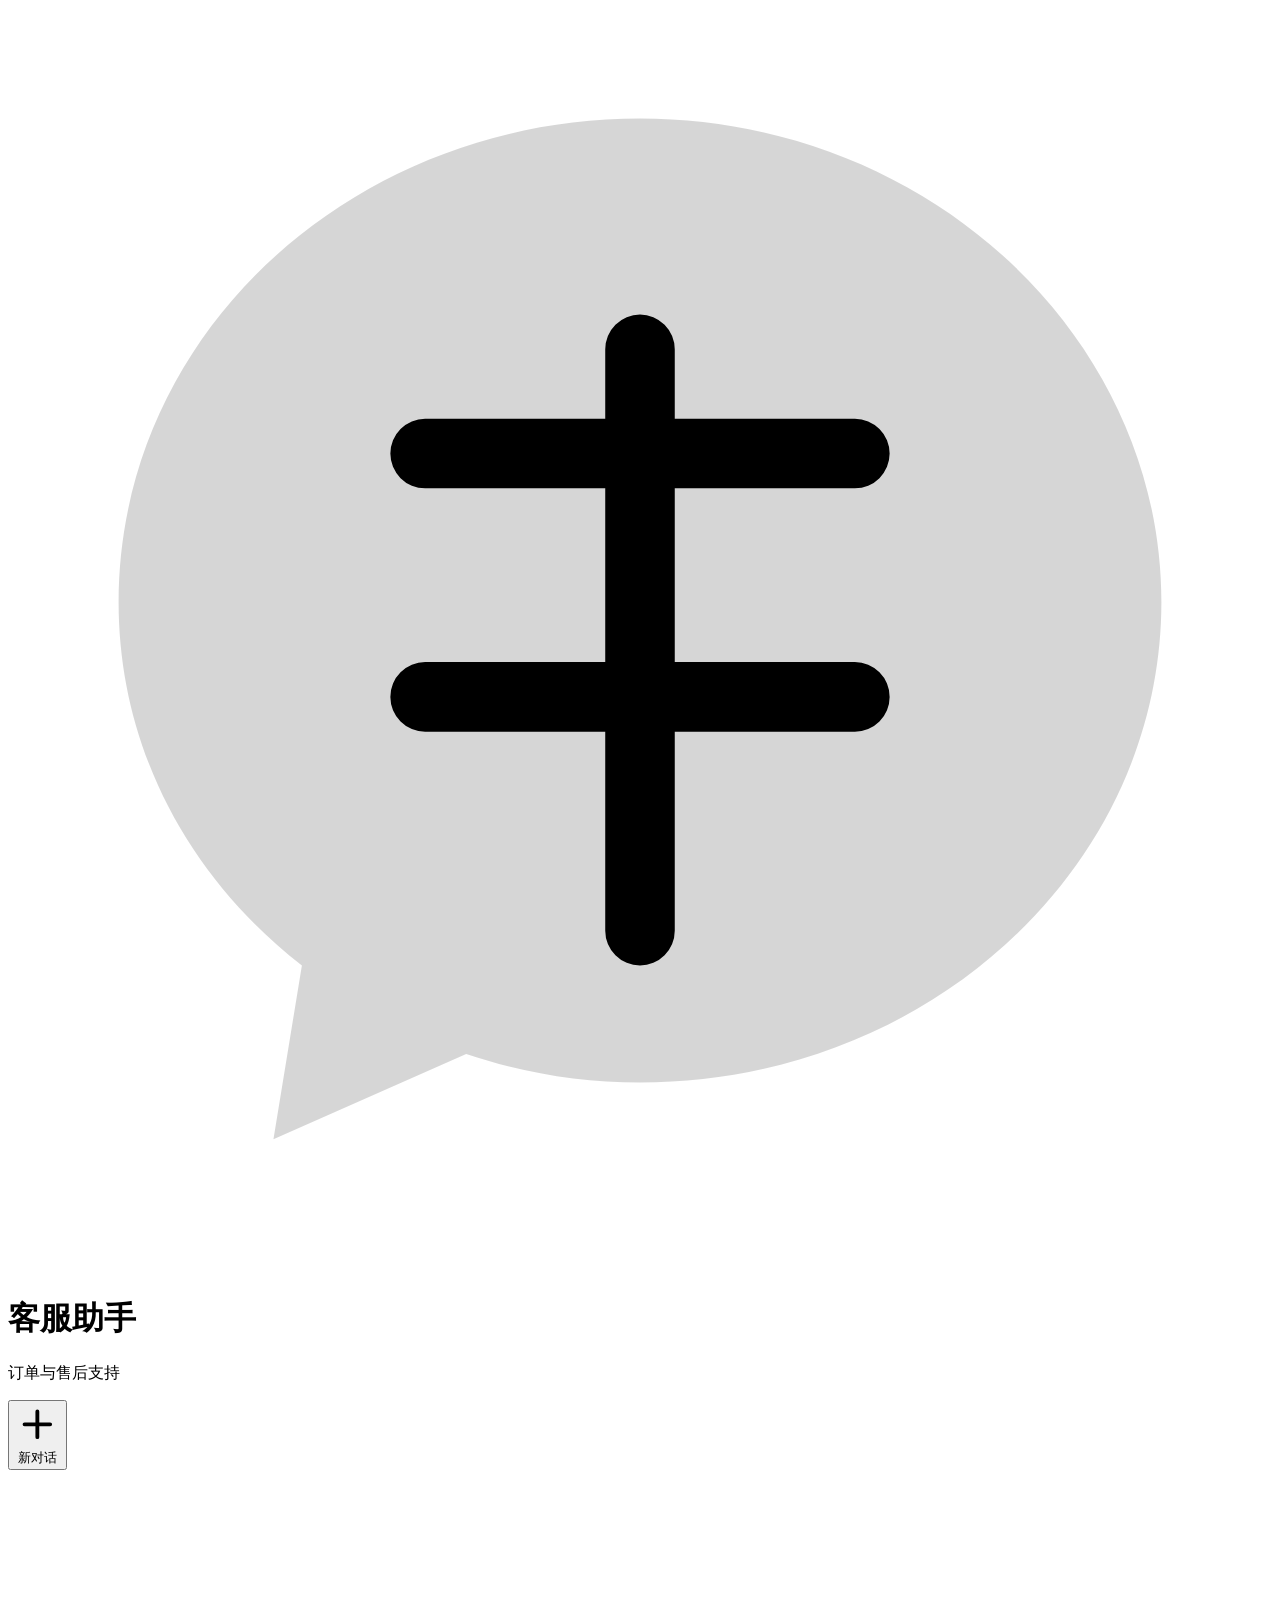
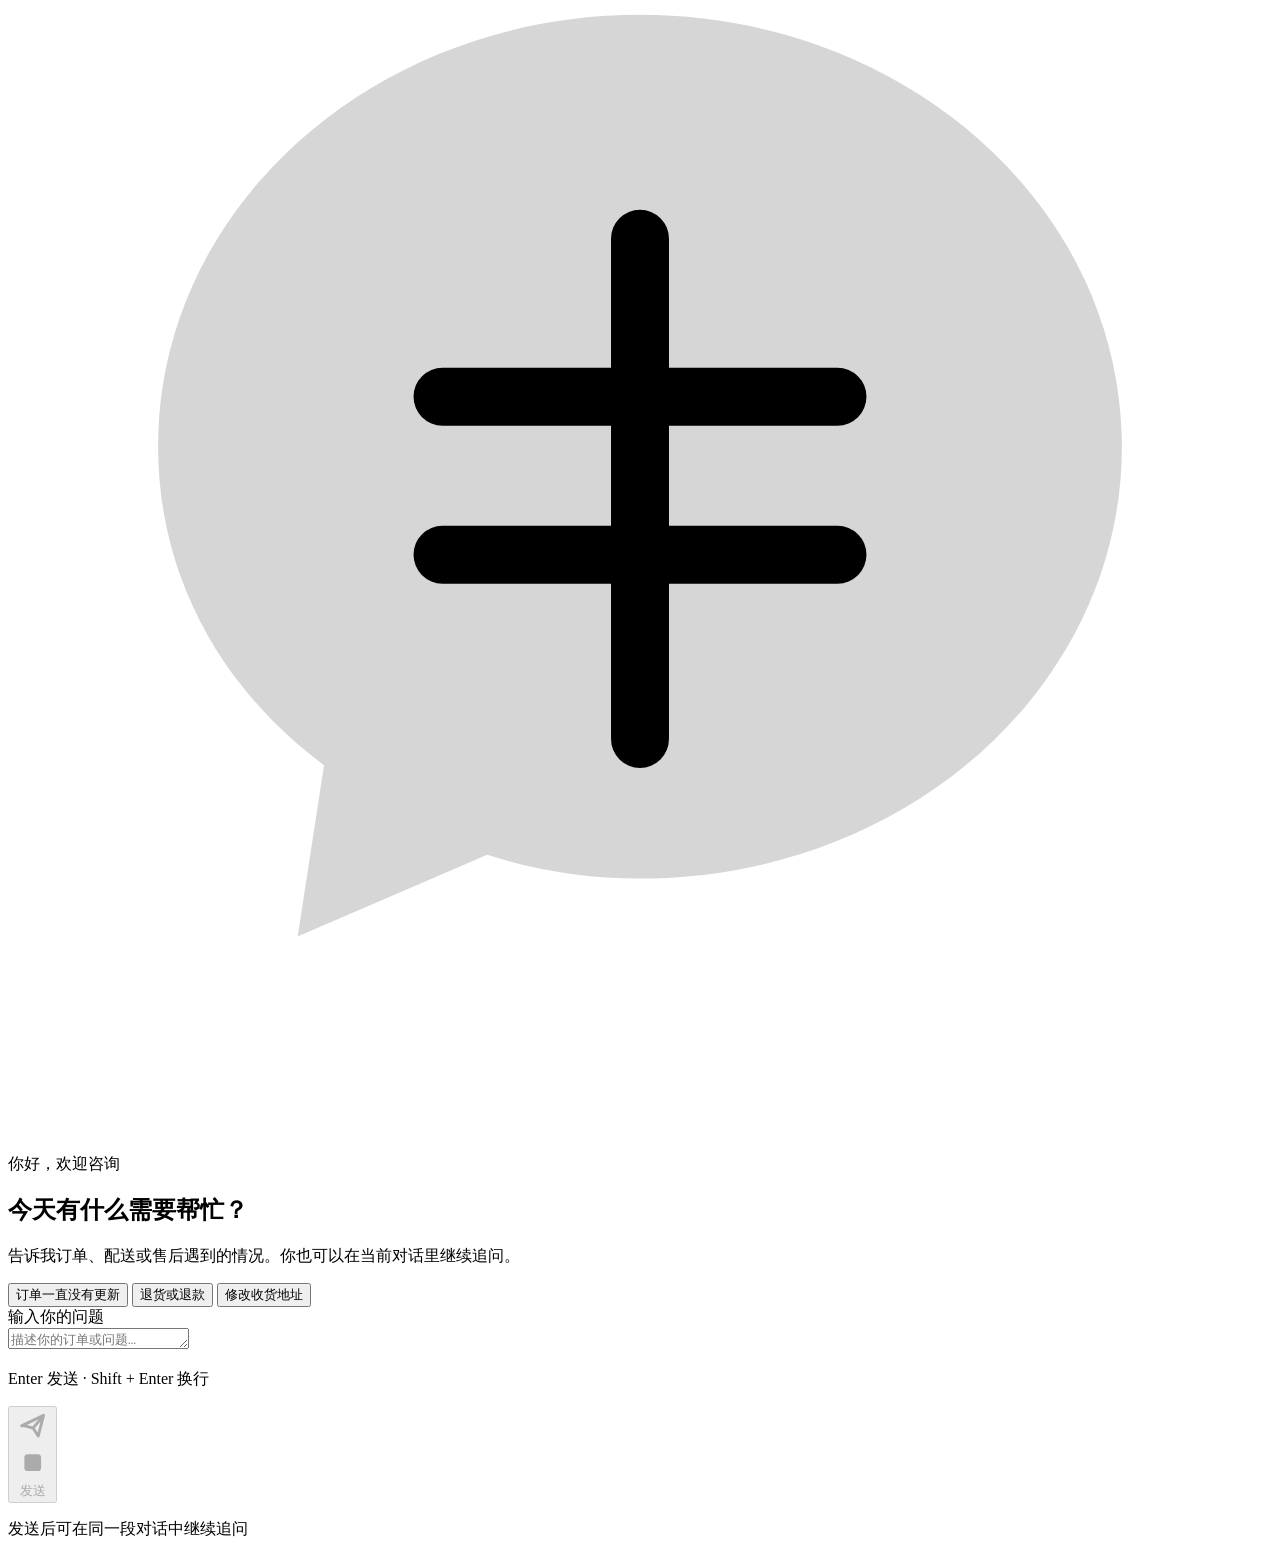
==== src/commerce_support/static/index.html @ 8d8b9ff3 "feat: stream customer conversations with local chat UI" ====
<!doctype html>
<html lang="zh-CN">
  <head>
    <meta charset="utf-8">
    <meta name="viewport" content="width=device-width, initial-scale=1">
    <meta name="theme-color" content="#f4f8f4">
    <title>客服助手</title>
    <link rel="stylesheet" href="/static/app.css">
    <script src="/static/app.js" defer></script>
  </head>
  <body>
    <div class="app-shell">
      <main class="chat-panel" aria-label="客服对话">
        <header class="chat-header">
          <div class="brand">
            <div class="brand-mark" aria-hidden="true">
              <svg viewBox="0 0 40 40" focusable="false">
                <path d="M20 3.5c-9.1 0-16.5 6.8-16.5 15.3 0 4.6 2.2 8.7 5.8 11.5l-.9 5.5 6.1-2.7c1.8.6 3.6.9 5.5.9 9.1 0 16.5-6.8 16.5-15.2S29.1 3.5 20 3.5Z" fill="currentColor" opacity=".16"></path>
                <path d="M13.2 14.1h13.6M20 10.8v18.4m-6.8-7.4h13.6" fill="none" stroke="currentColor" stroke-width="2.2" stroke-linecap="round"></path>
              </svg>
            </div>
            <div class="brand-copy">
              <h1>客服助手</h1>
              <p>订单与售后支持</p>
            </div>
          </div>
          <button class="new-chat-button" id="newChatButton" type="button" aria-label="开始新对话">
            <svg viewBox="0 0 20 20" aria-hidden="true" focusable="false">
              <path d="M10 4v12M4 10h12" fill="none" stroke="currentColor" stroke-width="1.8" stroke-linecap="round"></path>
            </svg>
            <span>新对话</span>
          </button>
        </header>

        <section class="conversation" aria-label="对话">
          <div class="message-list" id="messageList" role="log" aria-label="对话内容" aria-live="off" aria-relevant="additions">
            <div class="empty-state" id="emptyState">
              <div class="welcome-icon" aria-hidden="true">
                <svg viewBox="0 0 48 48" focusable="false">
                  <path d="M24 5.5c-10.1 0-18.3 7.3-18.3 16.4 0 4.9 2.4 9.2 6.3 12.1l-1 6.5 7.2-3.1c1.9.6 3.8.9 5.8.9 10.1 0 18.3-7.3 18.3-16.4S34.1 5.5 24 5.5Z" fill="currentColor" opacity=".16"></path>
                  <path d="M16.5 20h15M24 14v19m-7.5-7h15" fill="none" stroke="currentColor" stroke-width="2.2" stroke-linecap="round"></path>
                </svg>
              </div>
              <p class="welcome-kicker">你好，欢迎咨询</p>
              <h2>今天有什么需要帮忙？</h2>
              <p class="welcome-copy">告诉我订单、配送或售后遇到的情况。你也可以在当前对话里继续追问。</p>
              <div class="suggestions" aria-label="常见问题">
                <button type="button" class="suggestion" data-suggestion="我的订单一直没有更新，可以帮我看看吗？">订单一直没有更新</button>
                <button type="button" class="suggestion" data-suggestion="如何申请退货或退款？">退货或退款</button>
                <button type="button" class="suggestion" data-suggestion="我想修改订单的收货地址。">修改收货地址</button>
              </div>
            </div>
          </div>
        </section>

        <footer class="composer-area">
          <form class="composer" id="chatForm">
            <label class="sr-only" for="messageInput">输入你的问题</label>
            <div class="composer-box">
              <textarea id="messageInput" name="message" rows="1" maxlength="8000" placeholder="描述你的订单或问题…" autocomplete="off"></textarea>
              <div class="composer-tools">
                <p class="composer-hint" id="composerHint">Enter 发送 · Shift + Enter 换行</p>
                <button class="send-button" id="sendButton" type="submit" disabled>
                  <svg class="send-icon" id="sendIcon" viewBox="0 0 20 20" aria-hidden="true" focusable="false">
                    <path d="M3.3 10.1 16.5 3.8l-3.2 12.4-3.1-4.8-4.9-1.3Zm6.9 1.3 6.3-7.3" fill="none" stroke="currentColor" stroke-width="1.7" stroke-linecap="round" stroke-linejoin="round"></path>
                  </svg>
                  <svg class="stop-icon" id="stopIcon" viewBox="0 0 20 20" aria-hidden="true" focusable="false" hidden>
                    <rect x="5" y="5" width="10" height="10" rx="2" fill="currentColor"></rect>
                  </svg>
                  <span id="sendLabel">发送</span>
                </button>
              </div>
            </div>
          </form>
          <p class="composer-footnote">发送后可在同一段对话中继续追问</p>
        </footer>
      </main>
    </div>
    <p class="sr-only" id="announcer" aria-live="polite" aria-atomic="true"></p>
  </body>
</html>
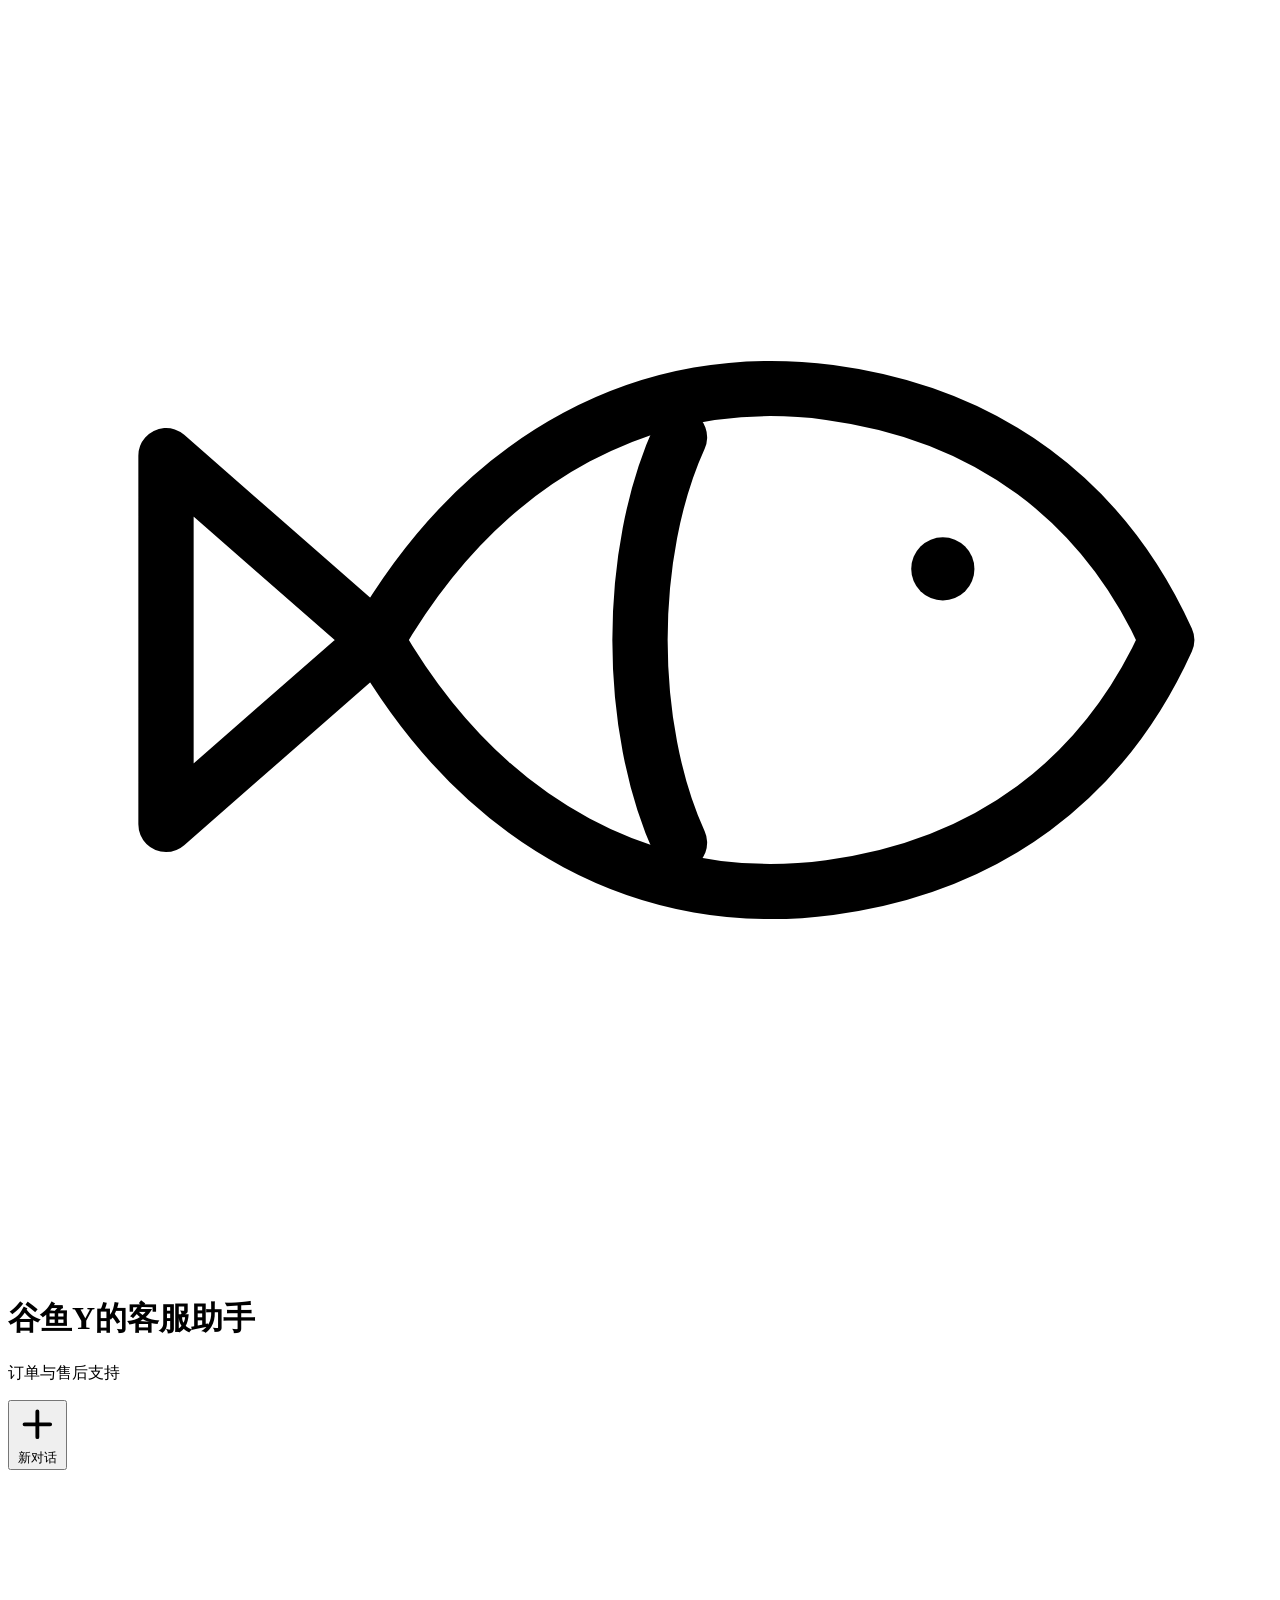
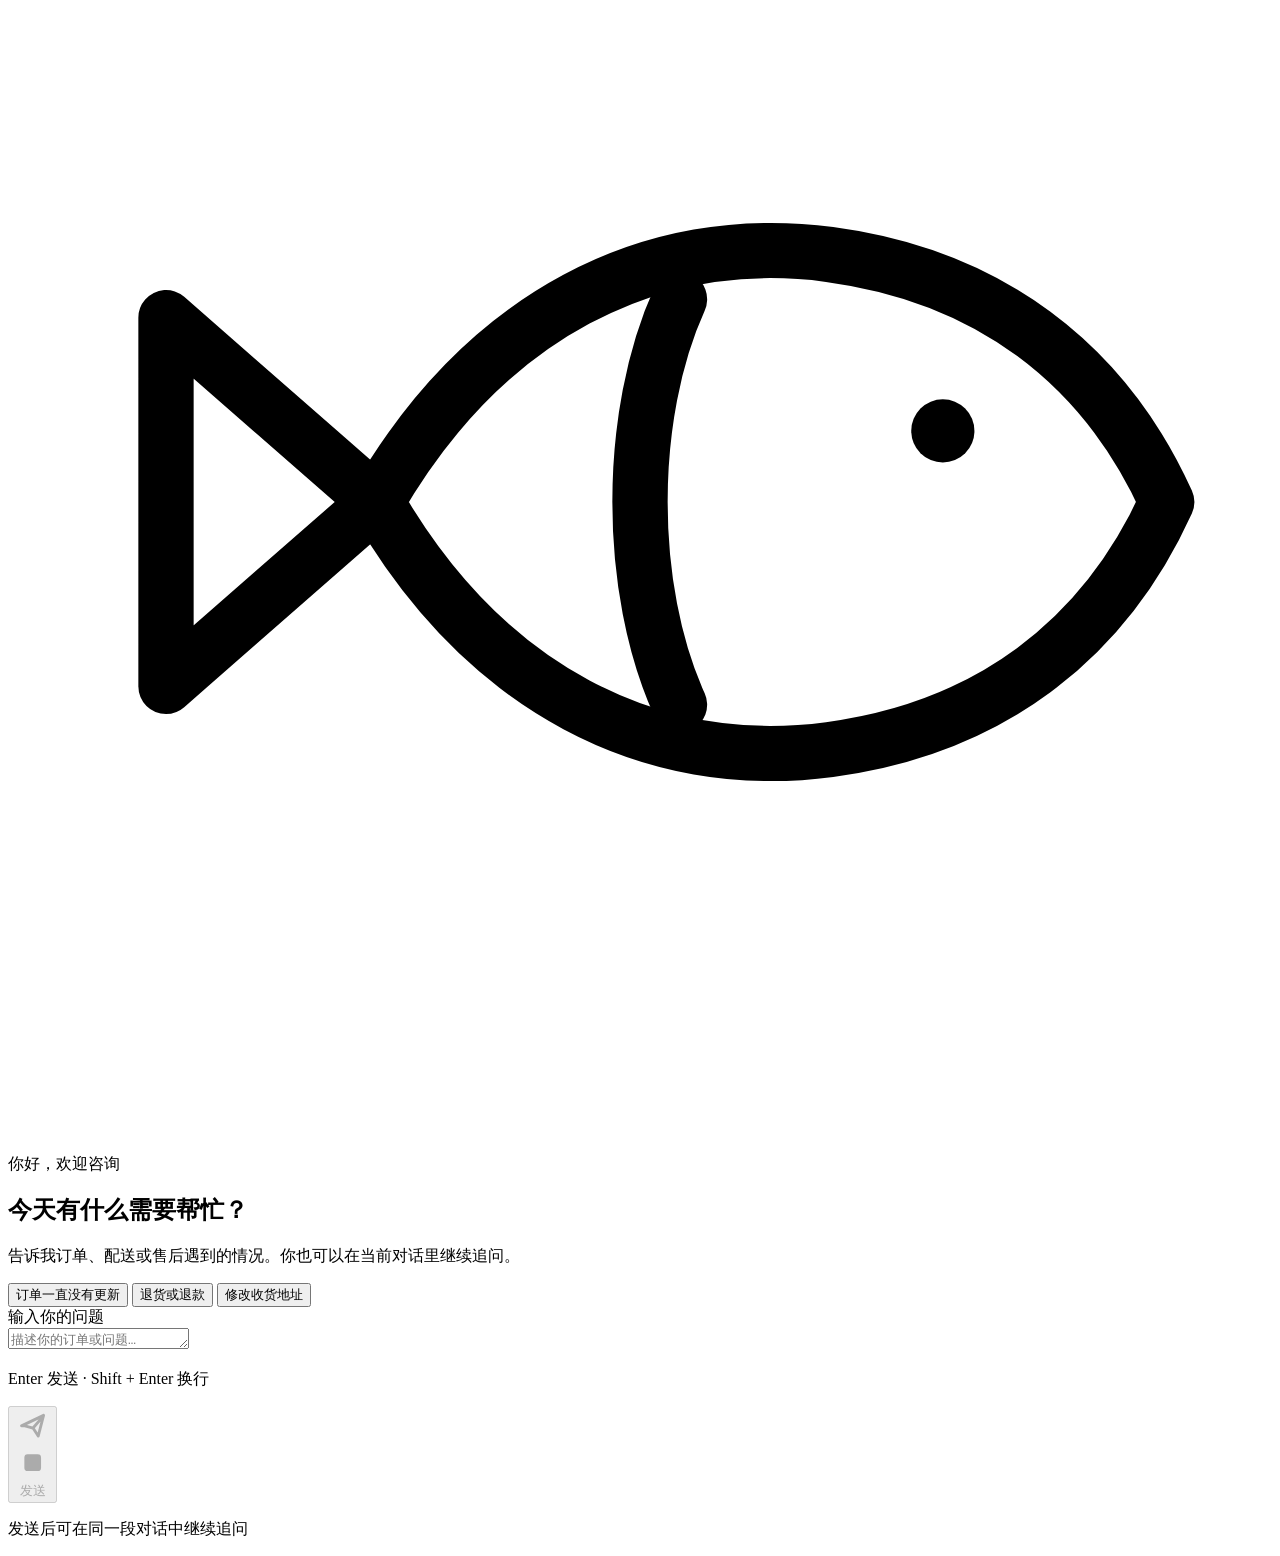
==== commit b8d0d10d: "fix: switch chat controls and refresh monochrome fish branding" ====
--- a/src/commerce_support/static/index.html
+++ b/src/commerce_support/static/index.html
@@ -3,28 +3,30 @@
   <head>
     <meta charset="utf-8">
     <meta name="viewport" content="width=device-width, initial-scale=1">
-    <meta name="theme-color" content="#f4f8f4">
-    <title>客服助手</title>
+    <meta name="theme-color" content="#f4f5f6">
+    <title>谷鱼Y的客服助手</title>
     <link rel="stylesheet" href="/static/app.css">
     <script src="/static/app.js" defer></script>
   </head>
   <body>
     <div class="app-shell">
-      <main class="chat-panel" aria-label="客服对话">
+      <main class="chat-panel" aria-label="谷鱼Y的客服对话">
         <header class="chat-header">
           <div class="brand">
             <div class="brand-mark" aria-hidden="true">
-              <svg viewBox="0 0 40 40" focusable="false">
-                <path d="M20 3.5c-9.1 0-16.5 6.8-16.5 15.3 0 4.6 2.2 8.7 5.8 11.5l-.9 5.5 6.1-2.7c1.8.6 3.6.9 5.5.9 9.1 0 16.5-6.8 16.5-15.2S29.1 3.5 20 3.5Z" fill="currentColor" opacity=".16"></path>
-                <path d="M13.2 14.1h13.6M20 10.8v18.4m-6.8-7.4h13.6" fill="none" stroke="currentColor" stroke-width="2.2" stroke-linecap="round"></path>
+              <svg class="fish-icon" viewBox="0 0 48 48" focusable="false">
+                <path d="M14 24c4.1-7.1 10.4-10.3 17.2-9.4 6 .8 10.4 4.1 12.8 9.4-2.4 5.3-6.8 8.6-12.8 9.4C24.4 34.3 18.1 31.1 14 24Z" fill="none" stroke="currentColor" stroke-width="2.1" stroke-linecap="round" stroke-linejoin="round"></path>
+                <path d="m14 24-8-7v14l8-7Z" fill="none" stroke="currentColor" stroke-width="2.1" stroke-linecap="round" stroke-linejoin="round"></path>
+                <path d="M25.5 16.3c-2 4.4-2 11 0 15.4" fill="none" stroke="currentColor" stroke-width="2.1" stroke-linecap="round"></path>
+                <circle cx="35.5" cy="21.3" r="1.2" fill="currentColor"></circle>
               </svg>
             </div>
             <div class="brand-copy">
-              <h1>客服助手</h1>
+              <h1>谷鱼Y的客服助手</h1>
               <p>订单与售后支持</p>
             </div>
           </div>
-          <button class="new-chat-button" id="newChatButton" type="button" aria-label="开始新对话">
+          <button class="new-chat-button" id="newChatButton" type="button" aria-label="开始与谷鱼Y的客服助手新对话">
             <svg viewBox="0 0 20 20" aria-hidden="true" focusable="false">
               <path d="M10 4v12M4 10h12" fill="none" stroke="currentColor" stroke-width="1.8" stroke-linecap="round"></path>
             </svg>
@@ -33,12 +35,14 @@
         </header>
 
         <section class="conversation" aria-label="对话">
-          <div class="message-list" id="messageList" role="log" aria-label="对话内容" aria-live="off" aria-relevant="additions">
+          <div class="message-list" id="messageList" role="log" aria-label="谷鱼Y的客服对话内容" aria-live="off" aria-relevant="additions">
             <div class="empty-state" id="emptyState">
               <div class="welcome-icon" aria-hidden="true">
-                <svg viewBox="0 0 48 48" focusable="false">
-                  <path d="M24 5.5c-10.1 0-18.3 7.3-18.3 16.4 0 4.9 2.4 9.2 6.3 12.1l-1 6.5 7.2-3.1c1.9.6 3.8.9 5.8.9 10.1 0 18.3-7.3 18.3-16.4S34.1 5.5 24 5.5Z" fill="currentColor" opacity=".16"></path>
-                  <path d="M16.5 20h15M24 14v19m-7.5-7h15" fill="none" stroke="currentColor" stroke-width="2.2" stroke-linecap="round"></path>
+                <svg class="fish-icon" viewBox="0 0 48 48" focusable="false">
+                  <path d="M14 24c4.1-7.1 10.4-10.3 17.2-9.4 6 .8 10.4 4.1 12.8 9.4-2.4 5.3-6.8 8.6-12.8 9.4C24.4 34.3 18.1 31.1 14 24Z" fill="none" stroke="currentColor" stroke-width="2.1" stroke-linecap="round" stroke-linejoin="round"></path>
+                  <path d="m14 24-8-7v14l8-7Z" fill="none" stroke="currentColor" stroke-width="2.1" stroke-linecap="round" stroke-linejoin="round"></path>
+                  <path d="M25.5 16.3c-2 4.4-2 11 0 15.4" fill="none" stroke="currentColor" stroke-width="2.1" stroke-linecap="round"></path>
+                  <circle cx="35.5" cy="21.3" r="1.2" fill="currentColor"></circle>
                 </svg>
               </div>
               <p class="welcome-kicker">你好，欢迎咨询</p>
@@ -79,4 +83,3 @@
     <p class="sr-only" id="announcer" aria-live="polite" aria-atomic="true"></p>
   </body>
 </html>
-
